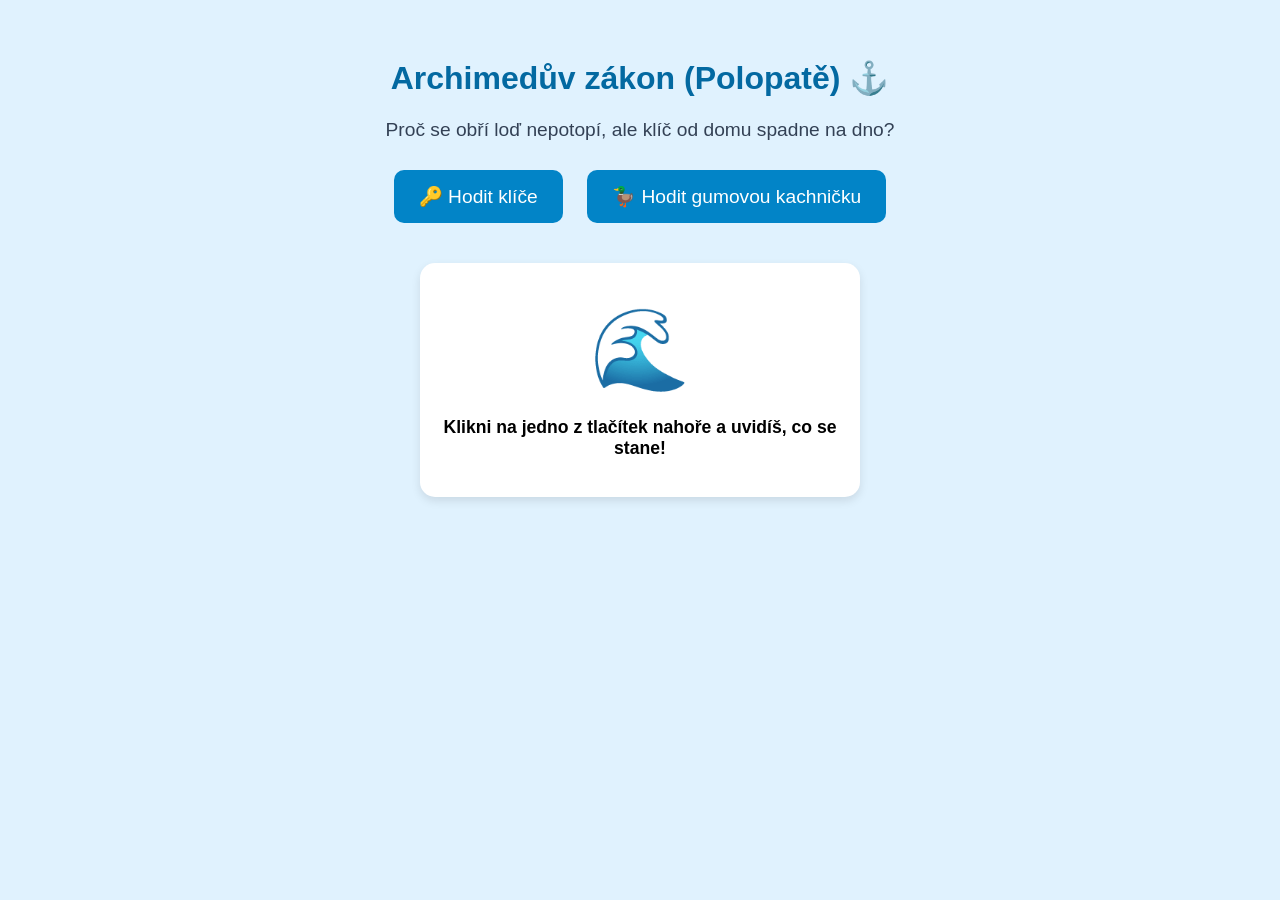
==== index.html @ 3a9cd9f7 "Rename zakon.html to index.html" ====
<!DOCTYPE html>
<html lang="cs">
<head>
    <meta charset="UTF-8">
    <title>Archimedes pro Sedmáky 🌊</title>
    <link rel="stylesheet" href="style.css">
</head>
<body>

    <h1>Archimedův zákon (Polopatě) ⚓</h1>
    <p class="uvod">Proč se obří loď nepotopí, ale klíč od domu spadne na dno?</p>

    <div class="vyber">
        <button onclick="hodDoVody('kov')">🔑 Hodit klíče</button>
        <button onclick="hodDoVody('kachnicka')">🦆 Hodit gumovou kachničku</button>
    </div>

    <div id="vysledek-box">
        <div id="emoji">🌊</div>
        <p id="vysledek-text">Klikni na jedno z tlačítek nahoře a uvidíš, co se stane!</p>
    </div>

    <script src="script.js"></script>
</body>
</html>
---- style.css ----
body {
    font-family: sans-serif;
    background-color: #e0f2fe; /* Světle modrá jako voda */
    text-align: center;
    padding: 30px;
}

h1 {
    color: #0369a1;
}

.uvod {
    font-size: 1.2rem;
    color: #334155;
}

button {
    font-size: 1.2rem;
    padding: 15px 25px;
    margin: 10px;
    border: none;
    border-radius: 10px;
    background-color: #0284c7;
    color: white;
    cursor: pointer;
}

button:hover {
    background-color: #0369a1; /* Při najetí myší ztmavne */
}

#vysledek-box {
    background-color: white;
    max-width: 400px;
    margin: 30px auto;
    padding: 20px;
    border-radius: 15px;
    box-shadow: 0 4px 10px rgba(0,0,0,0.1);
}

#emoji {
    font-size: 5rem; /* Obří emoji */
    margin: 20px 0;
}

#vysledek-text {
    font-size: 1.1rem;
    font-weight: bold;
}
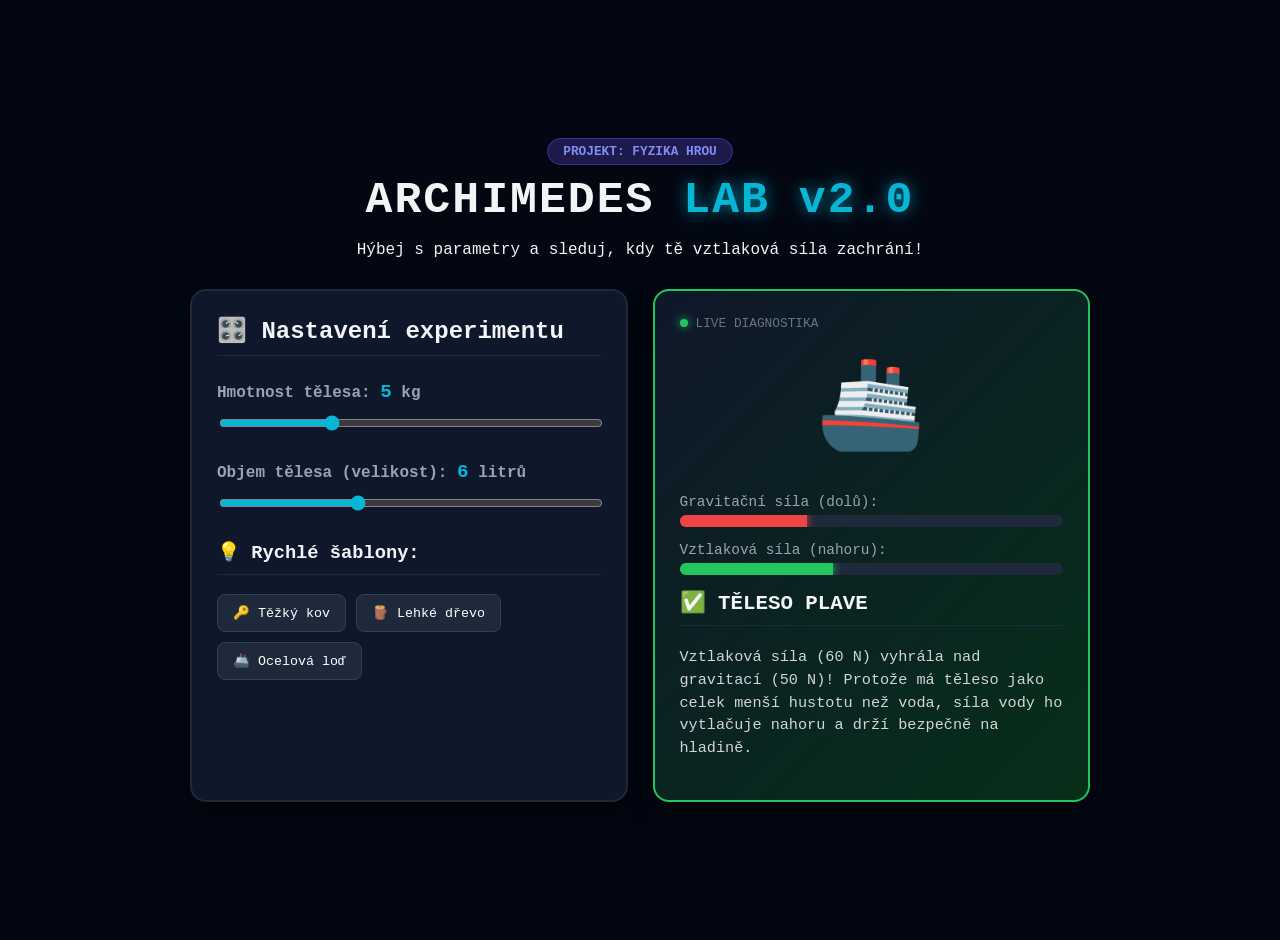
==== commit 7662e9ba: "Revamp index.html for Archimedes Lab v2.0" ====
--- a/index.html
+++ b/index.html
@@ -2,22 +2,65 @@
 <html lang="cs">
 <head>
     <meta charset="UTF-8">
-    <title>Archimedes pro Sedmáky 🌊</title>
+    <meta name="viewport" content="width=device-width, initial-scale=1.0">
+    <title>Archimedes Lab v2.0 ⚡</title>
     <link rel="stylesheet" href="style.css">
 </head>
 <body>
 
-    <h1>Archimedův zákon (Polopatě) ⚓</h1>
-    <p class="uvod">Proč se obří loď nepotopí, ale klíč od domu spadne na dno?</p>
+    <div class="lab-wrapper">
+        <header>
+            <div class="badge">PROJEKT: FYZIKA HROU</div>
+            <h1>ARCHIMEDES <span class="neon-text">LAB v2.0</span></h1>
+            <p>Hýbej s parametry a sleduj, kdy tě vztlaková síla zachrání!</p>
+        </header>
 
-    <div class="vyber">
-        <button onclick="hodDoVody('kov')">🔑 Hodit klíče</button>
-        <button onclick="hodDoVody('kachnicka')">🦆 Hodit gumovou kachničku</button>
-    </div>
+        <div class="grid-layout">
+            <section class="control-panel">
+                <h2>🎛️ Nastavení experimentu</h2>
+                
+                <div class="slider-box">
+                    <label>Hmotnost tělesa: <span id="weight-val">5</span> kg</label>
+                    <input type="range" id="weight-slider" min="1" max="15" value="5" oninput="aktualizujLab()">
+                </div>
 
-    <div id="vysledek-box">
-        <div id="emoji">🌊</div>
-        <p id="vysledek-text">Klikni na jedno z tlačítek nahoře a uvidíš, co se stane!</p>
+                <div class="slider-box">
+                    <label>Objem tělesa (velikost): <span id="volume-val">6</span> litrů</label>
+                    <input type="range" id="volume-slider" min="1" max="15" value="6" oninput="aktualizujLab()">
+                </div>
+
+                <div class="preset-zone">
+                    <h3>💡 Rychlé šablony:</h3>
+                    <div class="preset-buttons">
+                        <button onclick="nastavPreset(15, 2)">🔑 Těžký kov</button>
+                        <button onclick="nastavPreset(2, 10)">🪵 Lehké dřevo</button>
+                        <button onclick="nastavPreset(12, 14)">🚢 Ocelová loď</button>
+                    </div>
+                </div>
+            </section>
+
+            <section id="status-card" class="display-panel">
+                <div class="screen-header">
+                    <span class="dot"></span> LIVE DIAGNOSTIKA
+                </div>
+
+                <div id="graphic-status">🚢</div>
+
+                <div class="metrics">
+                    <div class="metric">
+                        <span>Gravitační síla (dolů):</span>
+                        <div class="bar-bg"><div id="fg-bar" class="bar red-bar" style="width: 50%;"></div></div>
+                    </div>
+                    <div class="metric">
+                        <span>Vztlaková síla (nahoru):</span>
+                        <div class="bar-bg"><div id="fb-bar" class="bar green-bar" style="width: 60%;"></div></div>
+                    </div>
+                </div>
+
+                <h3 id="verdict-title">ANALÝZA TĚLESA</h3>
+                <p id="verdict-desc">Uprav posuvníky vlevo pro spuštění fyzikální simulace.</p>
+            </section>
+        </div>
     </div>
 
     <script src="script.js"></script>
--- a/style.css
+++ b/style.css
@@ -1,49 +1,185 @@
 body {
-    font-family: sans-serif;
-    background-color: #e0f2fe; /* Světle modrá jako voda */
+    font-family: 'Consolas', 'Courier New', monospace;
+    background-color: #030712;
+    color: #f3f4f6;
+    margin: 0;
+    padding: 20px;
+    display: flex;
+    justify-content: center;
+    align-items: center;
+    min-height: 100vh;
+}
+
+.lab-wrapper {
+    max-width: 900px;
+    width: 100%;
+}
+
+header {
     text-align: center;
-    padding: 30px;
+    margin-bottom: 30px;
+}
+
+.badge {
+    background: #1e1b4b;
+    color: #818cf8;
+    padding: 5px 15px;
+    font-size: 0.8rem;
+    font-weight: bold;
+    border-radius: 20px;
+    display: inline-block;
+    border: 1px solid #3730a3;
+    margin-bottom: 10px;
 }
 
 h1 {
-    color: #0369a1;
+    font-size: 2.8rem;
+    margin: 0;
+    letter-spacing: 2px;
 }
 
-.uvod {
-    font-size: 1.2rem;
-    color: #334155;
+.neon-text {
+    color: #06b6d4;
+    text-shadow: 0 0 15px rgba(6, 182, 212, 0.7);
 }
 
-button {
+.grid-layout {
+    display: grid;
+    grid-template-columns: 1fr 1fr;
+    gap: 25px;
+}
+
+@media (max-width: 768px) {
+    .grid-layout { grid-template-columns: 1fr; }
+}
+
+.control-panel, .display-panel {
+    background: #0f172a;
+    border: 2px solid #1e293b;
+    border-radius: 16px;
+    padding: 25px;
+    box-shadow: 0 10px 25px rgba(0,0,0,0.5);
+}
+
+h2, h3 {
+    margin-top: 0;
+    color: #f3f4f6;
+    border-bottom: 1px solid #1e293b;
+    padding-bottom: 10px;
+}
+
+.slider-box {
+    margin: 25px 0;
+}
+
+.slider-box label {
+    display: block;
+    font-weight: bold;
+    margin-bottom: 10px;
+    color: #9ca3af;
+}
+
+.slider-box span {
+    color: #06b6d4;
     font-size: 1.2rem;
-    padding: 15px 25px;
-    margin: 10px;
-    border: none;
-    border-radius: 10px;
-    background-color: #0284c7;
-    color: white;
+}
+
+input[type="range"] {
+    width: 100%;
+    accent-color: #06b6d4;
     cursor: pointer;
 }
 
-button:hover {
-    background-color: #0369a1; /* Při najetí myší ztmavne */
+.preset-buttons {
+    display: flex;
+    gap: 10px;
+    flex-wrap: wrap;
 }
 
-#vysledek-box {
-    background-color: white;
-    max-width: 400px;
-    margin: 30px auto;
-    padding: 20px;
-    border-radius: 15px;
-    box-shadow: 0 4px 10px rgba(0,0,0,0.1);
+.preset-buttons button {
+    background: #1e293b;
+    color: white;
+    border: 1px solid #334155;
+    padding: 10px 15px;
+    border-radius: 8px;
+    cursor: pointer;
+    font-family: inherit;
+    transition: all 0.2s;
 }
 
-#emoji {
-    font-size: 5rem; /* Obří emoji */
-    margin: 20px 0;
+.preset-buttons button:hover {
+    background: #06b6d4;
+    color: #030712;
+    font-weight: bold;
 }
 
-#vysledek-text {
-    font-size: 1.1rem;
-    font-weight: bold;
+.display-panel {
+    display: flex;
+    flex-direction: column;
+    justify-content: space-between;
+    transition: all 0.3s ease;
 }
+
+.screen-header {
+    font-size: 0.8rem;
+    color: #6b7280;
+    display: flex;
+    align-items: center;
+    gap: 8px;
+}
+
+.dot {
+    width: 8px;
+    height: 8px;
+    background: #22c55e;
+    border-radius: 50%;
+    display: inline-block;
+    box-shadow: 0 0 8px #22c55e;
+}
+
+#graphic-status {
+    font-size: 5.5rem;
+    margin: 20px 0;
+    text-align: center;
+}
+
+.metric {
+    margin: 15px 0;
+}
+
+.metric span {
+    font-size: 0.9rem;
+    color: #9ca3af;
+    display: block;
+    margin-bottom: 5px;
+}
+
+.bar-bg {
+    background: #1e293b;
+    height: 12px;
+    border-radius: 6px;
+    overflow: hidden;
+}
+
+.bar {
+    height: 100%;
+    width: 0%;
+    transition: width 0.4s ease;
+}
+
+.red-bar { background: #ef4444; box-shadow: 0 0 10px #ef4444; }
+.green-bar { background: #22c55e; box-shadow: 0 0 10px #22c55e; }
+
+.state-float { border-color: #22c55e; background: linear-gradient(135deg, #0f172a, #062f19); }
+.state-sink { border-color: #ef4444; background: linear-gradient(135deg, #0f172a, #451a1a); }
+
+#verdict-title {
+    font-size: 1.3rem;
+    margin-bottom: 5px;
+}
+
+#verdict-desc {
+    color: #d1d5db;
+    font-size: 0.95rem;
+    line-height: 1.5;
+}
